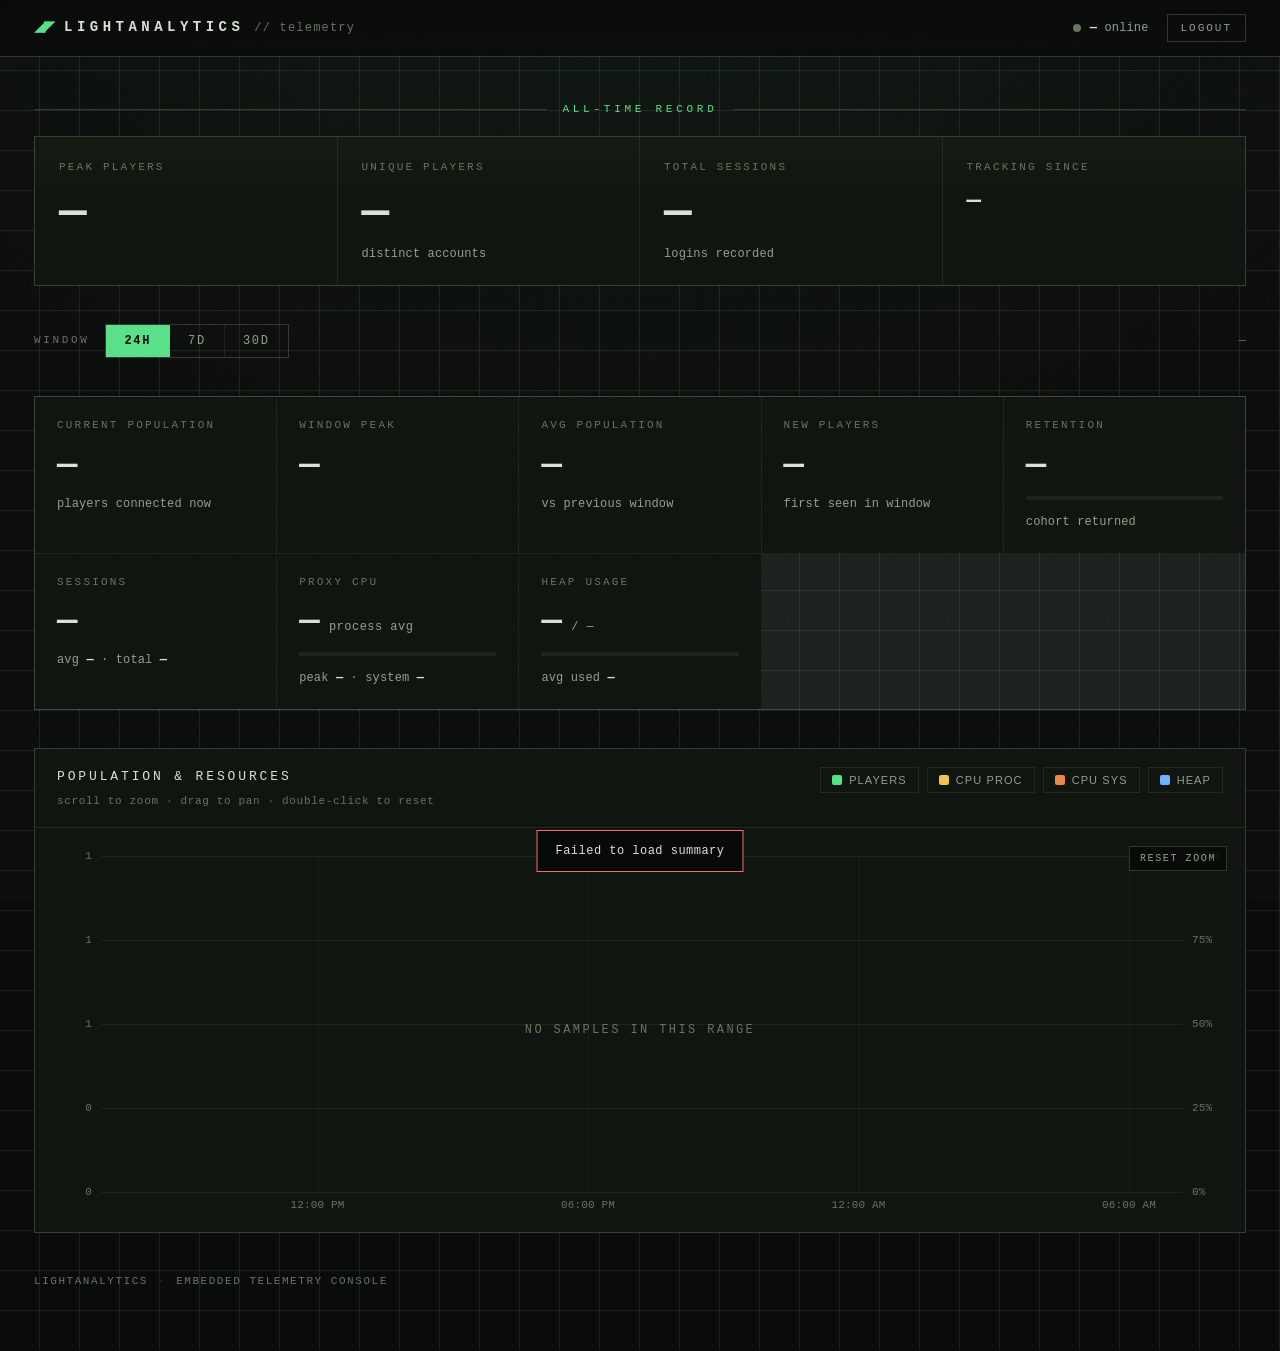
==== src/main/resources/web/index.html @ 19273202 "feat: web server" ====
<!DOCTYPE html>
<html lang="en">
<head>
    <meta charset="utf-8">
    <meta name="viewport" content="width=device-width, initial-scale=1">
    <title>LightAnalytics · Telemetry</title>
    <link rel="icon"
          href="data:image/svg+xml,%3Csvg xmlns='http://www.w3.org/2000/svg' viewBox='0 0 32 32'%3E%3Crect width='32' height='32' fill='%230b0d0c'/%3E%3Cpath d='M6 22 L13 12 L19 18 L26 8' fill='none' stroke='%235be08a' stroke-width='2.5' stroke-linecap='square'/%3E%3C/svg%3E">
    <link rel="stylesheet" href="styles.css">
</head>
<body>
<div class="grain" aria-hidden="true"></div>

<header class="topbar">
    <div class="brand">
        <span class="brand-mark" aria-hidden="true">◢◤</span>
        <span class="brand-name">LIGHTANALYTICS</span>
        <span class="brand-sub">// telemetry</span>
    </div>
    <div class="topbar-right">
        <div class="status" title="Players currently online">
            <span class="status-dot" id="statusDot"></span>
            <span class="status-text"><b id="statusCount">—</b> online</span>
        </div>
        <button class="btn-logout" id="logoutBtn" type="button">LOGOUT</button>
    </div>
</header>

<main class="wrap">

    <section class="alltime reveal" style="--d:0">
        <div class="alltime-head"><span class="rule"></span><span class="kicker">all-time record</span><span class="rule"></span></div>
        <div class="alltime-row">
            <div class="cell">
                <div class="cell-label">peak players</div>
                <div class="cell-value" id="atPeak">—</div>
                <div class="cell-sub" id="atPeakDate">&nbsp;</div>
            </div>
            <div class="cell">
                <div class="cell-label">unique players</div>
                <div class="cell-value" id="atUnique">—</div>
                <div class="cell-sub">distinct accounts</div>
            </div>
            <div class="cell">
                <div class="cell-label">total sessions</div>
                <div class="cell-value" id="atSessions">—</div>
                <div class="cell-sub">logins recorded</div>
            </div>
            <div class="cell">
                <div class="cell-label">tracking since</div>
                <div class="cell-value cell-value--sm" id="atFirst">—</div>
                <div class="cell-sub" id="atFirstAgo">&nbsp;</div>
            </div>
        </div>
    </section>

    <section class="controls reveal" style="--d:1">
        <div class="controls-label">window</div>
        <div class="segmented" id="windowToggle" role="tablist">
            <button class="seg is-active" data-window="24h" role="tab" type="button">24H</button>
            <button class="seg" data-window="7d" role="tab" type="button">7D</button>
            <button class="seg" data-window="30d" role="tab" type="button">30D</button>
        </div>
        <div class="controls-spacer"></div>
        <div class="controls-stamp" id="rangeStamp">—</div>
    </section>

    <section class="summary-grid">
        <article class="card reveal" style="--d:2">
            <div class="card-label">current population</div>
            <div class="card-value" id="sumCurrent">—</div>
            <div class="card-foot">players connected now</div>
        </article>

        <article class="card reveal" style="--d:3">
            <div class="card-label">window peak</div>
            <div class="card-value" id="sumPeak">—</div>
            <div class="card-foot" id="sumPeakDate">&nbsp;</div>
        </article>

        <article class="card reveal" style="--d:4">
            <div class="card-label">avg population</div>
            <div class="card-value-row">
                <span class="card-value" id="sumAvg">—</span>
                <span class="delta" id="sumAvgDelta">&nbsp;</span>
            </div>
            <div class="card-foot">vs previous window</div>
        </article>

        <article class="card reveal" style="--d:5">
            <div class="card-label">new players</div>
            <div class="card-value" id="sumNew">—</div>
            <div class="card-foot">first seen in window</div>
        </article>

        <article class="card reveal" style="--d:6">
            <div class="card-label">retention</div>
            <div class="card-value" id="sumRetention">—</div>
            <div class="bar"><span class="bar-fill" id="retentionBar"></span></div>
            <div class="card-foot" id="sumRetentionSub">cohort returned</div>
        </article>

        <article class="card reveal" style="--d:7">
            <div class="card-label">sessions</div>
            <div class="card-value" id="sumSessions">—</div>
            <div class="card-foot">
                avg <b id="sumSessionsAvg">—</b> · total <b id="sumSessionsTotal">—</b>
            </div>
        </article>

        <article class="card reveal" style="--d:8">
            <div class="card-label">proxy cpu</div>
            <div class="card-value-row">
                <span class="card-value" id="sumCpu">—</span>
                <span class="card-unit">process avg</span>
            </div>
            <div class="bar"><span class="bar-fill" id="cpuBar"></span></div>
            <div class="card-foot">
                peak <b id="sumCpuPeak">—</b> · system <b id="sumCpuSys">—</b>
            </div>
        </article>

        <article class="card reveal" style="--d:9">
            <div class="card-label">heap usage</div>
            <div class="card-value-row">
                <span class="card-value" id="sumHeap">—</span>
                <span class="card-unit" id="sumHeapMax">/ —</span>
            </div>
            <div class="bar"><span class="bar-fill" id="heapBar"></span></div>
            <div class="card-foot">avg used <b id="sumHeapAvg">—</b></div>
        </article>
    </section>

    <section class="chart-panel reveal" style="--d:10">
        <div class="chart-head">
            <div class="chart-title">
                <span class="chart-title-main">population &amp; resources</span>
                <span class="chart-title-sub" id="chartHint">scroll to zoom · drag to pan · double-click to reset</span>
            </div>
            <div class="chart-legend" id="chartLegend"></div>
        </div>
        <div class="chart-stage">
            <canvas id="chart"></canvas>
            <div class="chart-tooltip" id="chartTooltip" hidden></div>
            <div class="chart-empty" id="chartEmpty" hidden>no samples in this range</div>
            <button class="btn-reset" id="resetZoom" type="button" hidden>RESET ZOOM</button>
        </div>
    </section>

    <footer class="foot">
        <span>LightAnalytics</span><span class="foot-dot">·</span><span>embedded telemetry console</span>
    </footer>
</main>

<div class="toast" id="toast" hidden></div>

<script src="app.js"></script>
</body>
</html>
---- src/main/resources/web/styles.css ----
/* LightAnalytics telemetry console — dark instrument-panel aesthetic. */

:root {
    --bg: #0a0c0b;
    --bg-2: #0d100e;
    --panel: #11150f;
    --panel-2: #161b13;
    --line: rgba(150, 170, 145, 0.13);
    --line-strong: rgba(150, 170, 145, 0.28);
    --text: #d9e2d4;
    --text-dim: #93a08c;
    --muted: #69745f;

    --green: #5be08a;
    --amber: #f2c14e;
    --orange: #e8884b;
    --blue: #6fb3ff;
    --red: #ff6b6b;

    --mono: ui-monospace, "JetBrains Mono", "SFMono-Regular", "SF Mono",
        "Cascadia Code", "Roboto Mono", Menlo, Consolas, monospace;

    --pad: clamp(16px, 3vw, 34px);
}

* { box-sizing: border-box; }

html, body { margin: 0; }

body {
    font-family: var(--mono);
    background:
        radial-gradient(120% 80% at 50% -10%, rgba(91, 224, 138, 0.06), transparent 60%),
        repeating-linear-gradient(0deg, transparent 0 39px, var(--line) 39px 40px),
        repeating-linear-gradient(90deg, transparent 0 39px, var(--line) 39px 40px),
        var(--bg);
    color: var(--text);
    font-size: 14px;
    line-height: 1.5;
    -webkit-font-smoothing: antialiased;
    letter-spacing: 0.01em;
    min-height: 100vh;
}

/* Fine grain overlay for texture. */
.grain {
    position: fixed;
    inset: 0;
    pointer-events: none;
    z-index: 1;
    opacity: 0.035;
    background-image: url("data:image/svg+xml,%3Csvg xmlns='http://www.w3.org/2000/svg' width='160' height='160'%3E%3Cfilter id='n'%3E%3CfeTurbulence type='fractalNoise' baseFrequency='0.9' numOctaves='2'/%3E%3C/filter%3E%3Crect width='100%25' height='100%25' filter='url(%23n)'/%3E%3C/svg%3E");
}

b { color: var(--text); font-weight: 600; }

/* ---- Topbar ------------------------------------------------------------- */
.topbar {
    position: sticky;
    top: 0;
    z-index: 5;
    display: flex;
    align-items: center;
    justify-content: space-between;
    gap: 16px;
    padding: 14px var(--pad);
    border-bottom: 1px solid var(--line-strong);
    background: linear-gradient(180deg, rgba(10, 12, 11, 0.96), rgba(10, 12, 11, 0.82));
    backdrop-filter: blur(8px);
}

.brand { display: flex; align-items: baseline; gap: 10px; }

.brand-mark { color: var(--green); font-size: 15px; letter-spacing: -2px; }

.brand-name {
    font-weight: 600;
    letter-spacing: 0.32em;
    font-size: 14px;
}

.brand-sub { color: var(--muted); font-size: 12px; letter-spacing: 0.1em; }

.topbar-right { display: flex; align-items: center; gap: 18px; }

.status { display: flex; align-items: center; gap: 9px; color: var(--text-dim); font-size: 12px; }

.status-dot {
    width: 8px; height: 8px;
    border-radius: 50%;
    background: var(--muted);
    box-shadow: 0 0 0 0 rgba(91, 224, 138, 0.5);
}

.status-dot.is-live {
    background: var(--green);
    animation: pulse 2.4s ease-out infinite;
}

@keyframes pulse {
    0% { box-shadow: 0 0 0 0 rgba(91, 224, 138, 0.45); }
    70% { box-shadow: 0 0 0 7px rgba(91, 224, 138, 0); }
    100% { box-shadow: 0 0 0 0 rgba(91, 224, 138, 0); }
}

.status-text b { font-variant-numeric: tabular-nums; }

.btn-logout {
    font-family: var(--mono);
    font-size: 11px;
    letter-spacing: 0.18em;
    color: var(--text-dim);
    background: transparent;
    border: 1px solid var(--line-strong);
    padding: 7px 13px;
    cursor: pointer;
    transition: color 0.18s, border-color 0.18s, background 0.18s;
}

.btn-logout:hover { color: var(--red); border-color: var(--red); background: rgba(255, 107, 107, 0.06); }

/* ---- Layout ------------------------------------------------------------- */
.wrap {
    position: relative;
    z-index: 2;
    max-width: 1280px;
    margin: 0 auto;
    padding: clamp(22px, 4vw, 44px) var(--pad) 60px;
}

section { margin-bottom: clamp(22px, 3.4vw, 38px); }

/* ---- All-time ledger ---------------------------------------------------- */
.alltime-head { display: flex; align-items: center; gap: 16px; margin-bottom: 18px; }

.alltime-head .rule { flex: 1; height: 1px; background: var(--line-strong); }

.kicker {
    font-size: 11px;
    letter-spacing: 0.34em;
    text-transform: uppercase;
    color: var(--green);
}

.alltime-row {
    display: grid;
    grid-template-columns: repeat(4, 1fr);
    border: 1px solid var(--line-strong);
    background:
        linear-gradient(180deg, rgba(91, 224, 138, 0.03), transparent 40%),
        var(--panel);
}

.cell {
    padding: 22px 24px;
    border-right: 1px solid var(--line);
}

.cell:last-child { border-right: none; }

.cell-label {
    font-size: 11px;
    letter-spacing: 0.2em;
    text-transform: uppercase;
    color: var(--muted);
    margin-bottom: 14px;
}

.cell-value {
    font-size: clamp(30px, 4.4vw, 46px);
    font-weight: 600;
    line-height: 1;
    letter-spacing: -0.02em;
    font-variant-numeric: tabular-nums;
    color: var(--text);
}

.cell-value--sm { font-size: clamp(18px, 2.4vw, 24px); }

.cell-sub { margin-top: 10px; font-size: 12px; color: var(--text-dim); }

/* ---- Window controls ---------------------------------------------------- */
.controls { display: flex; align-items: center; gap: 16px; }

.controls-label {
    font-size: 11px; letter-spacing: 0.24em; text-transform: uppercase; color: var(--muted);
}

.segmented { display: inline-flex; border: 1px solid var(--line-strong); }

.seg {
    font-family: var(--mono);
    font-size: 12px;
    letter-spacing: 0.14em;
    color: var(--text-dim);
    background: transparent;
    border: none;
    border-right: 1px solid var(--line);
    padding: 9px 18px;
    cursor: pointer;
    transition: color 0.16s, background 0.16s;
}

.seg:last-child { border-right: none; }
.seg:hover { color: var(--text); background: rgba(150, 170, 145, 0.05); }

.seg.is-active {
    color: var(--bg);
    background: var(--green);
    font-weight: 600;
}

.controls-spacer { flex: 1; }

.controls-stamp { font-size: 12px; color: var(--muted); font-variant-numeric: tabular-nums; }

/* ---- Summary grid ------------------------------------------------------- */
.summary-grid {
    display: grid;
    grid-template-columns: repeat(auto-fit, minmax(228px, 1fr));
    gap: 1px;
    background: var(--line);
    border: 1px solid var(--line-strong);
}

.card {
    background: var(--panel);
    padding: 20px 22px 22px;
    position: relative;
    transition: background 0.18s;
}

.card::before {
    content: "";
    position: absolute;
    left: 0; top: 0; bottom: 0;
    width: 2px;
    background: transparent;
    transition: background 0.18s;
}

.card:hover { background: var(--panel-2); }
.card:hover::before { background: var(--green); }

.card-label {
    font-size: 11px;
    letter-spacing: 0.2em;
    text-transform: uppercase;
    color: var(--muted);
    margin-bottom: 14px;
}

.card-value {
    font-size: clamp(26px, 3vw, 34px);
    font-weight: 600;
    line-height: 1;
    letter-spacing: -0.02em;
    font-variant-numeric: tabular-nums;
}

.card-value-row { display: flex; align-items: baseline; gap: 10px; flex-wrap: wrap; }

.card-unit { font-size: 12px; color: var(--text-dim); letter-spacing: 0.04em; }

.card-foot { margin-top: 13px; font-size: 12px; color: var(--text-dim); }

.delta { font-size: 13px; font-weight: 600; font-variant-numeric: tabular-nums; }
.delta.up { color: var(--green); }
.delta.down { color: var(--red); }
.delta.flat { color: var(--muted); }

.bar {
    margin-top: 14px;
    height: 4px;
    background: rgba(150, 170, 145, 0.1);
    overflow: hidden;
}

.bar-fill {
    display: block;
    height: 100%;
    width: 0;
    background: var(--green);
    transition: width 0.6s cubic-bezier(0.22, 1, 0.36, 1), background 0.3s;
}

/* ---- Chart panel -------------------------------------------------------- */
.chart-panel { border: 1px solid var(--line-strong); background: var(--panel); }

.chart-head {
    display: flex;
    align-items: flex-start;
    justify-content: space-between;
    gap: 18px;
    flex-wrap: wrap;
    padding: 18px 22px;
    border-bottom: 1px solid var(--line);
}

.chart-title { display: flex; flex-direction: column; gap: 6px; }

.chart-title-main {
    font-size: 13px;
    letter-spacing: 0.22em;
    text-transform: uppercase;
    color: var(--text);
}

.chart-title-sub { font-size: 11px; color: var(--muted); letter-spacing: 0.06em; }

.chart-legend { display: flex; flex-wrap: wrap; gap: 8px; }

.legend-item {
    display: inline-flex;
    align-items: center;
    gap: 7px;
    font-size: 11px;
    letter-spacing: 0.1em;
    text-transform: uppercase;
    color: var(--text-dim);
    background: transparent;
    border: 1px solid var(--line);
    padding: 6px 11px;
    cursor: pointer;
    transition: color 0.16s, border-color 0.16s, opacity 0.16s;
}

.legend-item .swatch { width: 10px; height: 10px; border-radius: 2px; }
.legend-item.is-off { opacity: 0.4; }
.legend-item.is-off .swatch { background: var(--muted) !important; }
.legend-item:hover { border-color: var(--line-strong); color: var(--text); }

.chart-stage { position: relative; padding: 14px 14px 10px; }

#chart { display: block; width: 100%; height: 380px; touch-action: none; cursor: crosshair; }

.chart-tooltip {
    position: absolute;
    z-index: 4;
    pointer-events: none;
    min-width: 160px;
    padding: 10px 12px;
    background: rgba(8, 10, 9, 0.95);
    border: 1px solid var(--line-strong);
    font-size: 12px;
    transform: translate(-50%, calc(-100% - 14px));
    transition: opacity 0.1s;
}

.chart-tooltip .tt-time {
    color: var(--text);
    font-weight: 600;
    margin-bottom: 7px;
    letter-spacing: 0.02em;
}

.chart-tooltip .tt-row { display: flex; align-items: center; justify-content: space-between; gap: 14px; color: var(--text-dim); }
.chart-tooltip .tt-row .tt-key { display: inline-flex; align-items: center; gap: 7px; }
.chart-tooltip .tt-row .tt-dot { width: 8px; height: 8px; border-radius: 2px; }
.chart-tooltip .tt-row .tt-val { color: var(--text); font-variant-numeric: tabular-nums; }

.chart-empty {
    position: absolute;
    inset: 0;
    display: grid;
    place-items: center;
    font-size: 12px;
    letter-spacing: 0.2em;
    text-transform: uppercase;
    color: var(--muted);
}

.btn-reset {
    position: absolute;
    top: 18px; right: 18px;
    font-family: var(--mono);
    font-size: 10px;
    letter-spacing: 0.16em;
    color: var(--text-dim);
    background: rgba(8, 10, 9, 0.85);
    border: 1px solid var(--line-strong);
    padding: 6px 10px;
    cursor: pointer;
    transition: color 0.16s, border-color 0.16s;
}

.btn-reset:hover { color: var(--green); border-color: var(--green); }

/* ---- Footer ------------------------------------------------------------- */
.foot {
    display: flex; align-items: center; gap: 10px;
    margin-top: 40px;
    font-size: 11px;
    letter-spacing: 0.14em;
    text-transform: uppercase;
    color: var(--muted);
}

.foot-dot { color: var(--line-strong); }

/* ---- Toast -------------------------------------------------------------- */
.toast {
    position: fixed;
    z-index: 20;
    left: 50%;
    bottom: 28px;
    transform: translateX(-50%) translateY(12px);
    padding: 11px 18px;
    background: rgba(8, 10, 9, 0.96);
    border: 1px solid var(--red);
    color: var(--text);
    font-size: 12px;
    letter-spacing: 0.04em;
    opacity: 0;
    transition: opacity 0.2s, transform 0.2s;
}

.toast.show { opacity: 1; transform: translateX(-50%) translateY(0); }

/* ---- Reveal animation --------------------------------------------------- */
.reveal {
    opacity: 0;
    transform: translateY(14px);
    animation: rise 0.6s cubic-bezier(0.22, 1, 0.36, 1) forwards;
    animation-delay: calc(var(--d, 0) * 55ms);
}

@keyframes rise {
    to { opacity: 1; transform: translateY(0); }
}

@media (prefers-reduced-motion: reduce) {
    .reveal { animation: none; opacity: 1; transform: none; }
    .status-dot.is-live { animation: none; }
}

/* ---- Responsive --------------------------------------------------------- */
@media (max-width: 760px) {
    .alltime-row { grid-template-columns: repeat(2, 1fr); }
    .cell:nth-child(2) { border-right: none; }
    .cell:nth-child(1), .cell:nth-child(2) { border-bottom: 1px solid var(--line); }
    .brand-sub { display: none; }
}

@media (max-width: 460px) {
    .alltime-row { grid-template-columns: 1fr; }
    .cell { border-right: none; border-bottom: 1px solid var(--line); }
    .cell:last-child { border-bottom: none; }
}
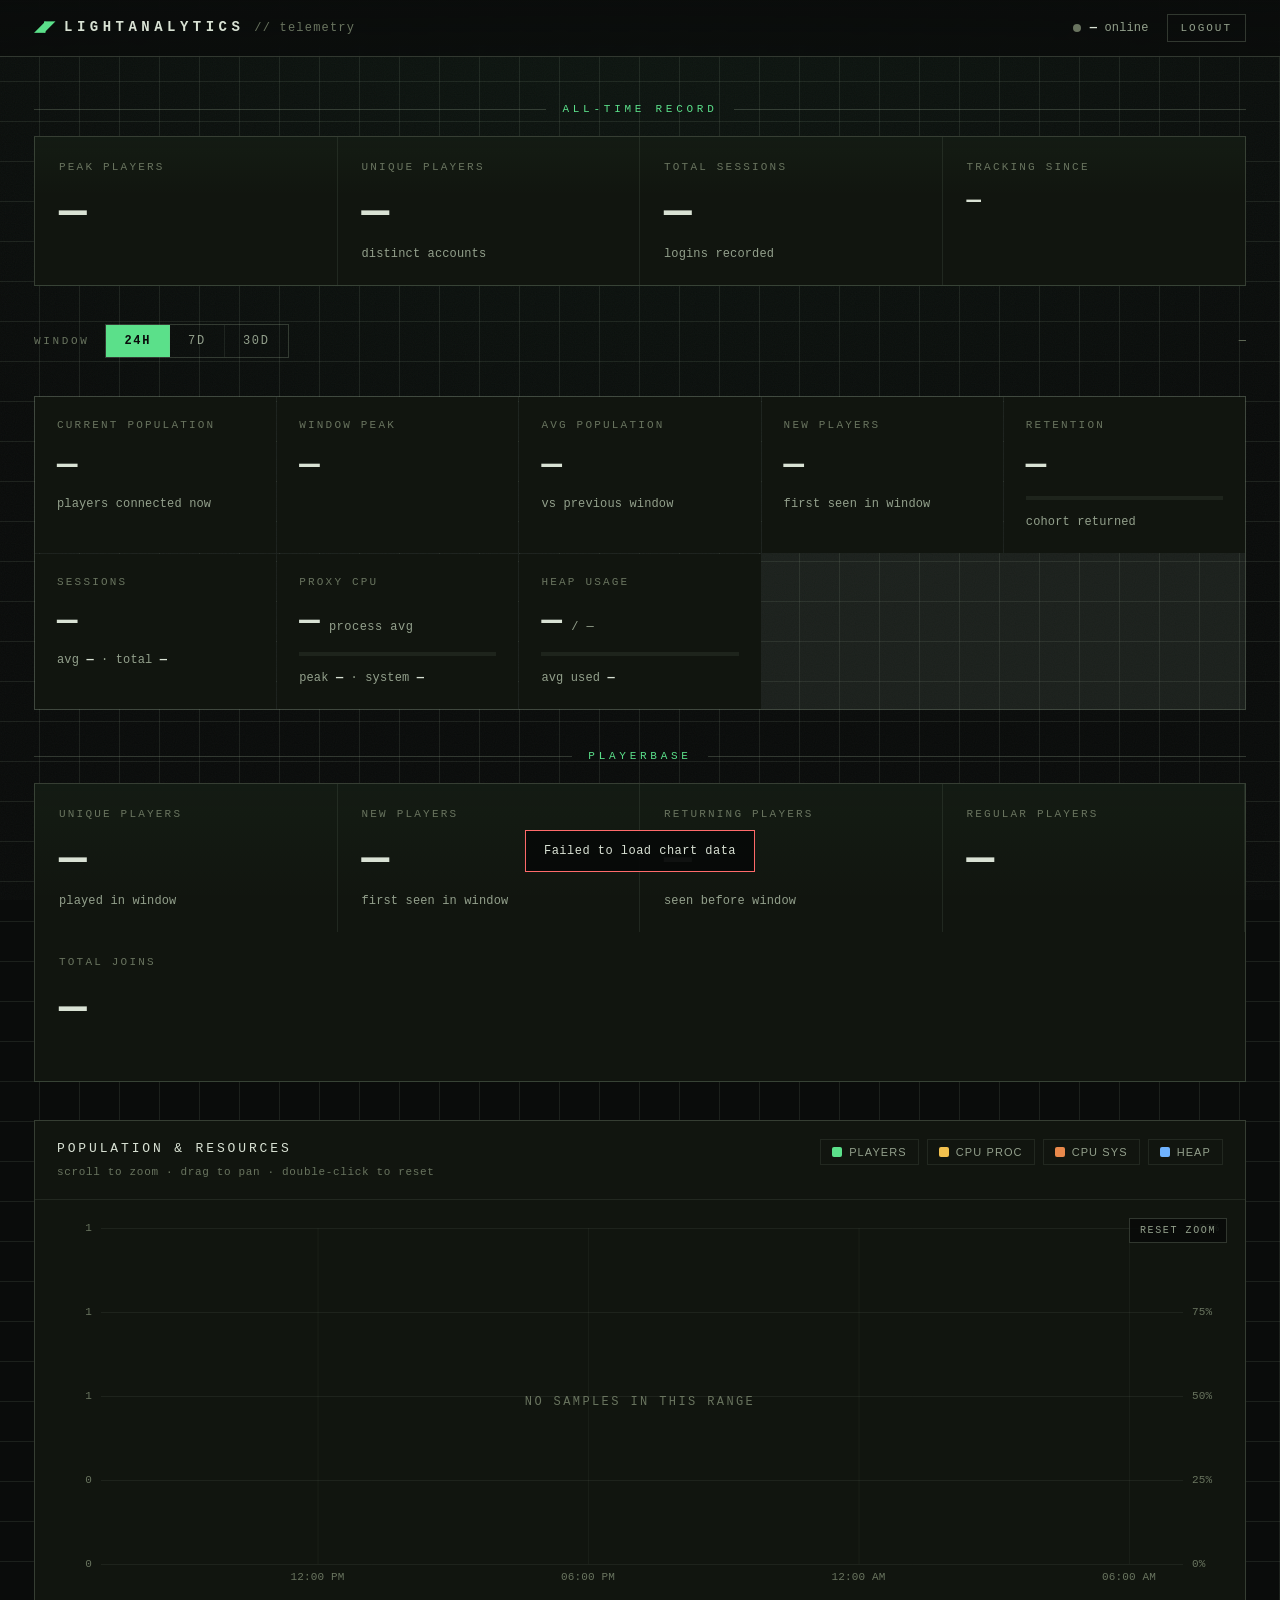
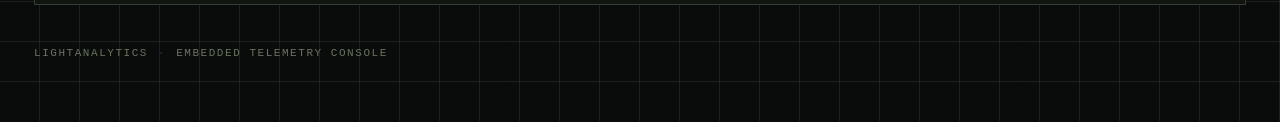
==== commit 269baa54: "feat: playerbase stats" ====
--- a/src/main/resources/web/index.html
+++ b/src/main/resources/web/index.html
@@ -131,7 +131,38 @@
         </article>
     </section>
 
-    <section class="chart-panel reveal" style="--d:10">
+    <section class="alltime playerbase reveal" style="--d:10">
+        <div class="alltime-head"><span class="rule"></span><span class="kicker">playerbase</span><span class="rule"></span></div>
+        <div class="alltime-row">
+            <div class="cell">
+                <div class="cell-label">unique players</div>
+                <div class="cell-value" id="pbUnique">—</div>
+                <div class="cell-sub">played in window</div>
+            </div>
+            <div class="cell">
+                <div class="cell-label">new players</div>
+                <div class="cell-value" id="pbNew">—</div>
+                <div class="cell-sub">first seen in window</div>
+            </div>
+            <div class="cell">
+                <div class="cell-label">returning players</div>
+                <div class="cell-value" id="pbReturning">—</div>
+                <div class="cell-sub">seen before window</div>
+            </div>
+            <div class="cell">
+                <div class="cell-label">regular players</div>
+                <div class="cell-value" id="pbRegular">—</div>
+                <div class="cell-sub" id="pbRegularSub">&nbsp;</div>
+            </div>
+            <div class="cell">
+                <div class="cell-label">total joins</div>
+                <div class="cell-value" id="pbJoins">—</div>
+                <div class="cell-sub" id="pbJoinsSub">&nbsp;</div>
+            </div>
+        </div>
+    </section>
+
+    <section class="chart-panel reveal" style="--d:11">
         <div class="chart-head">
             <div class="chart-title">
                 <span class="chart-title-main">population &amp; resources</span>
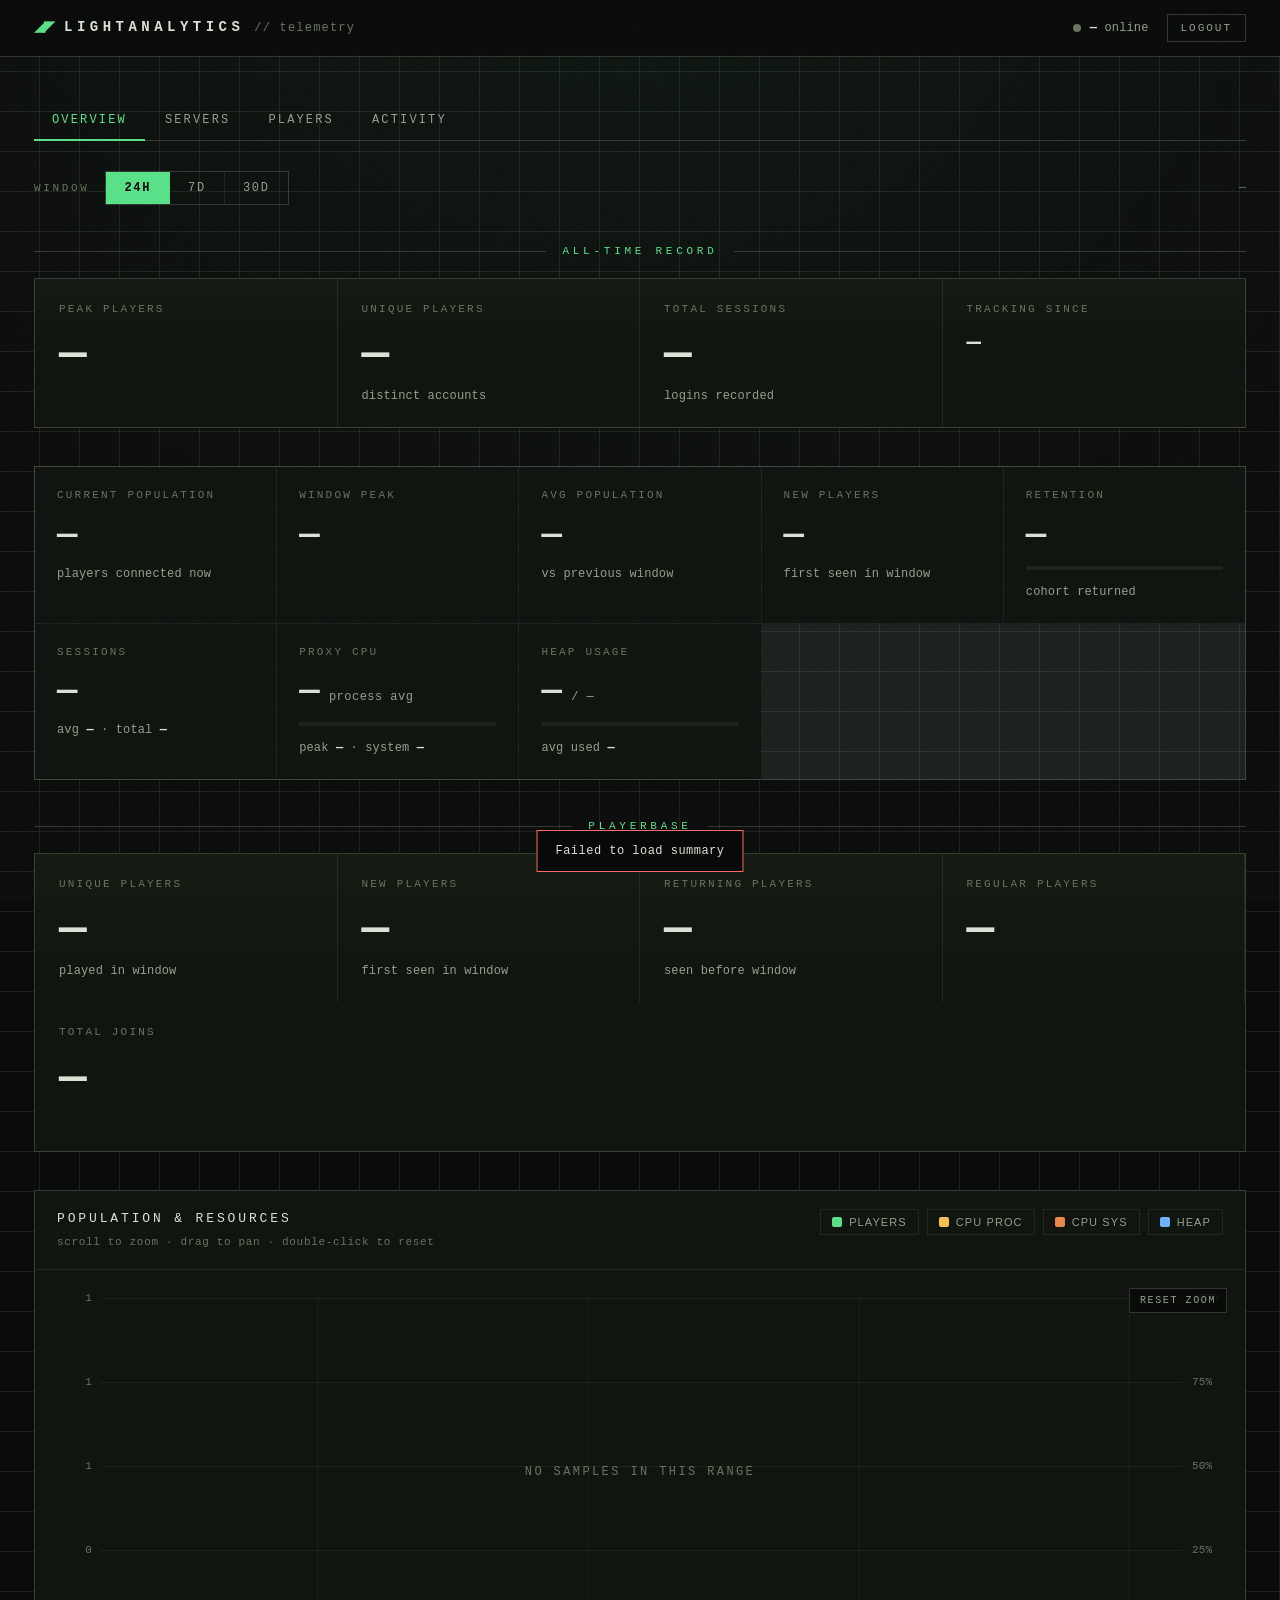
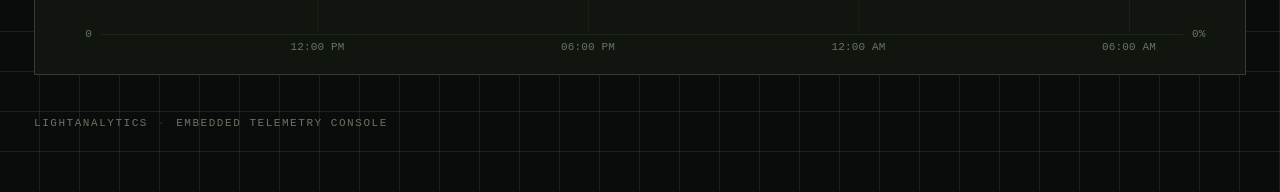
==== commit 14ef3d80: "feat: new categories (overview, servers, players, activity)" ====
--- a/src/main/resources/web/index.html
+++ b/src/main/resources/web/index.html
@@ -28,31 +28,12 @@
 
 <main class="wrap">
 
-    <section class="alltime reveal" style="--d:0">
-        <div class="alltime-head"><span class="rule"></span><span class="kicker">all-time record</span><span class="rule"></span></div>
-        <div class="alltime-row">
-            <div class="cell">
-                <div class="cell-label">peak players</div>
-                <div class="cell-value" id="atPeak">—</div>
-                <div class="cell-sub" id="atPeakDate">&nbsp;</div>
-            </div>
-            <div class="cell">
-                <div class="cell-label">unique players</div>
-                <div class="cell-value" id="atUnique">—</div>
-                <div class="cell-sub">distinct accounts</div>
-            </div>
-            <div class="cell">
-                <div class="cell-label">total sessions</div>
-                <div class="cell-value" id="atSessions">—</div>
-                <div class="cell-sub">logins recorded</div>
-            </div>
-            <div class="cell">
-                <div class="cell-label">tracking since</div>
-                <div class="cell-value cell-value--sm" id="atFirst">—</div>
-                <div class="cell-sub" id="atFirstAgo">&nbsp;</div>
-            </div>
-        </div>
-    </section>
+    <nav class="tabs reveal" id="tabs" role="tablist" style="--d:0">
+        <button class="tab is-active" data-tab="overview" role="tab" type="button">Overview</button>
+        <button class="tab" data-tab="servers" role="tab" type="button">Servers</button>
+        <button class="tab" data-tab="players" role="tab" type="button">Players</button>
+        <button class="tab" data-tab="activity" role="tab" type="button">Activity</button>
+    </nav>
 
     <section class="controls reveal" style="--d:1">
         <div class="controls-label">window</div>
@@ -65,118 +46,227 @@
         <div class="controls-stamp" id="rangeStamp">—</div>
     </section>
 
-    <section class="summary-grid">
-        <article class="card reveal" style="--d:2">
-            <div class="card-label">current population</div>
-            <div class="card-value" id="sumCurrent">—</div>
-            <div class="card-foot">players connected now</div>
-        </article>
-
-        <article class="card reveal" style="--d:3">
-            <div class="card-label">window peak</div>
-            <div class="card-value" id="sumPeak">—</div>
-            <div class="card-foot" id="sumPeakDate">&nbsp;</div>
-        </article>
-
-        <article class="card reveal" style="--d:4">
-            <div class="card-label">avg population</div>
-            <div class="card-value-row">
-                <span class="card-value" id="sumAvg">—</span>
-                <span class="delta" id="sumAvgDelta">&nbsp;</span>
-            </div>
-            <div class="card-foot">vs previous window</div>
-        </article>
-
-        <article class="card reveal" style="--d:5">
-            <div class="card-label">new players</div>
-            <div class="card-value" id="sumNew">—</div>
-            <div class="card-foot">first seen in window</div>
-        </article>
-
-        <article class="card reveal" style="--d:6">
-            <div class="card-label">retention</div>
-            <div class="card-value" id="sumRetention">—</div>
-            <div class="bar"><span class="bar-fill" id="retentionBar"></span></div>
-            <div class="card-foot" id="sumRetentionSub">cohort returned</div>
-        </article>
-
-        <article class="card reveal" style="--d:7">
-            <div class="card-label">sessions</div>
-            <div class="card-value" id="sumSessions">—</div>
-            <div class="card-foot">
-                avg <b id="sumSessionsAvg">—</b> · total <b id="sumSessionsTotal">—</b>
-            </div>
-        </article>
-
-        <article class="card reveal" style="--d:8">
-            <div class="card-label">proxy cpu</div>
-            <div class="card-value-row">
-                <span class="card-value" id="sumCpu">—</span>
-                <span class="card-unit">process avg</span>
-            </div>
-            <div class="bar"><span class="bar-fill" id="cpuBar"></span></div>
-            <div class="card-foot">
-                peak <b id="sumCpuPeak">—</b> · system <b id="sumCpuSys">—</b>
-            </div>
-        </article>
-
-        <article class="card reveal" style="--d:9">
-            <div class="card-label">heap usage</div>
-            <div class="card-value-row">
-                <span class="card-value" id="sumHeap">—</span>
-                <span class="card-unit" id="sumHeapMax">/ —</span>
-            </div>
-            <div class="bar"><span class="bar-fill" id="heapBar"></span></div>
-            <div class="card-foot">avg used <b id="sumHeapAvg">—</b></div>
-        </article>
-    </section>
-
-    <section class="alltime playerbase reveal" style="--d:10">
-        <div class="alltime-head"><span class="rule"></span><span class="kicker">playerbase</span><span class="rule"></span></div>
-        <div class="alltime-row">
-            <div class="cell">
-                <div class="cell-label">unique players</div>
-                <div class="cell-value" id="pbUnique">—</div>
-                <div class="cell-sub">played in window</div>
-            </div>
-            <div class="cell">
-                <div class="cell-label">new players</div>
-                <div class="cell-value" id="pbNew">—</div>
-                <div class="cell-sub">first seen in window</div>
-            </div>
-            <div class="cell">
-                <div class="cell-label">returning players</div>
-                <div class="cell-value" id="pbReturning">—</div>
-                <div class="cell-sub">seen before window</div>
-            </div>
-            <div class="cell">
-                <div class="cell-label">regular players</div>
-                <div class="cell-value" id="pbRegular">—</div>
-                <div class="cell-sub" id="pbRegularSub">&nbsp;</div>
-            </div>
-            <div class="cell">
-                <div class="cell-label">total joins</div>
-                <div class="cell-value" id="pbJoins">—</div>
-                <div class="cell-sub" id="pbJoinsSub">&nbsp;</div>
-            </div>
-        </div>
-    </section>
-
-    <section class="chart-panel reveal" style="--d:11">
-        <div class="chart-head">
-            <div class="chart-title">
-                <span class="chart-title-main">population &amp; resources</span>
-                <span class="chart-title-sub" id="chartHint">scroll to zoom · drag to pan · double-click to reset</span>
-            </div>
-            <div class="chart-legend" id="chartLegend"></div>
-        </div>
-        <div class="chart-stage">
-            <canvas id="chart"></canvas>
-            <div class="chart-tooltip" id="chartTooltip" hidden></div>
-            <div class="chart-empty" id="chartEmpty" hidden>no samples in this range</div>
-            <button class="btn-reset" id="resetZoom" type="button" hidden>RESET ZOOM</button>
-        </div>
-    </section>
+    <!-- ============================ OVERVIEW ============================ -->
+    <div class="tab-panel is-active" id="tab-overview">
+
+        <section class="alltime reveal" style="--d:2">
+            <div class="alltime-head"><span class="rule"></span><span class="kicker">all-time record</span><span class="rule"></span></div>
+            <div class="alltime-row">
+                <div class="cell">
+                    <div class="cell-label">peak players</div>
+                    <div class="cell-value" id="atPeak">—</div>
+                    <div class="cell-sub" id="atPeakDate">&nbsp;</div>
+                </div>
+                <div class="cell">
+                    <div class="cell-label">unique players</div>
+                    <div class="cell-value" id="atUnique">—</div>
+                    <div class="cell-sub">distinct accounts</div>
+                </div>
+                <div class="cell">
+                    <div class="cell-label">total sessions</div>
+                    <div class="cell-value" id="atSessions">—</div>
+                    <div class="cell-sub">logins recorded</div>
+                </div>
+                <div class="cell">
+                    <div class="cell-label">tracking since</div>
+                    <div class="cell-value cell-value--sm" id="atFirst">—</div>
+                    <div class="cell-sub" id="atFirstAgo">&nbsp;</div>
+                </div>
+            </div>
+        </section>
+
+        <section class="summary-grid">
+            <article class="card reveal" style="--d:3">
+                <div class="card-label">current population</div>
+                <div class="card-value" id="sumCurrent">—</div>
+                <div class="card-foot">players connected now</div>
+            </article>
+
+            <article class="card reveal" style="--d:4">
+                <div class="card-label">window peak</div>
+                <div class="card-value" id="sumPeak">—</div>
+                <div class="card-foot" id="sumPeakDate">&nbsp;</div>
+            </article>
+
+            <article class="card reveal" style="--d:5">
+                <div class="card-label">avg population</div>
+                <div class="card-value-row">
+                    <span class="card-value" id="sumAvg">—</span>
+                    <span class="delta" id="sumAvgDelta">&nbsp;</span>
+                </div>
+                <div class="card-foot">vs previous window</div>
+            </article>
+
+            <article class="card reveal" style="--d:6">
+                <div class="card-label">new players</div>
+                <div class="card-value" id="sumNew">—</div>
+                <div class="card-foot">first seen in window</div>
+            </article>
+
+            <article class="card reveal" style="--d:7">
+                <div class="card-label">retention</div>
+                <div class="card-value" id="sumRetention">—</div>
+                <div class="bar"><span class="bar-fill" id="retentionBar"></span></div>
+                <div class="card-foot" id="sumRetentionSub">cohort returned</div>
+            </article>
+
+            <article class="card reveal" style="--d:8">
+                <div class="card-label">sessions</div>
+                <div class="card-value" id="sumSessions">—</div>
+                <div class="card-foot">
+                    avg <b id="sumSessionsAvg">—</b> · total <b id="sumSessionsTotal">—</b>
+                </div>
+            </article>
+
+            <article class="card reveal" style="--d:9">
+                <div class="card-label">proxy cpu</div>
+                <div class="card-value-row">
+                    <span class="card-value" id="sumCpu">—</span>
+                    <span class="card-unit">process avg</span>
+                </div>
+                <div class="bar"><span class="bar-fill" id="cpuBar"></span></div>
+                <div class="card-foot">
+                    peak <b id="sumCpuPeak">—</b> · system <b id="sumCpuSys">—</b>
+                </div>
+            </article>
+
+            <article class="card reveal" style="--d:10">
+                <div class="card-label">heap usage</div>
+                <div class="card-value-row">
+                    <span class="card-value" id="sumHeap">—</span>
+                    <span class="card-unit" id="sumHeapMax">/ —</span>
+                </div>
+                <div class="bar"><span class="bar-fill" id="heapBar"></span></div>
+                <div class="card-foot">avg used <b id="sumHeapAvg">—</b></div>
+            </article>
+        </section>
+
+        <section class="alltime playerbase reveal" style="--d:11">
+            <div class="alltime-head"><span class="rule"></span><span class="kicker">playerbase</span><span class="rule"></span></div>
+            <div class="alltime-row">
+                <div class="cell">
+                    <div class="cell-label">unique players</div>
+                    <div class="cell-value" id="pbUnique">—</div>
+                    <div class="cell-sub">played in window</div>
+                </div>
+                <div class="cell">
+                    <div class="cell-label">new players</div>
+                    <div class="cell-value" id="pbNew">—</div>
+                    <div class="cell-sub">first seen in window</div>
+                </div>
+                <div class="cell">
+                    <div class="cell-label">returning players</div>
+                    <div class="cell-value" id="pbReturning">—</div>
+                    <div class="cell-sub">seen before window</div>
+                </div>
+                <div class="cell">
+                    <div class="cell-label">regular players</div>
+                    <div class="cell-value" id="pbRegular">—</div>
+                    <div class="cell-sub" id="pbRegularSub">&nbsp;</div>
+                </div>
+                <div class="cell">
+                    <div class="cell-label">total joins</div>
+                    <div class="cell-value" id="pbJoins">—</div>
+                    <div class="cell-sub" id="pbJoinsSub">&nbsp;</div>
+                </div>
+            </div>
+        </section>
+
+        <section class="chart-panel reveal" style="--d:12">
+            <div class="chart-head">
+                <div class="chart-title">
+                    <span class="chart-title-main">population &amp; resources</span>
+                    <span class="chart-title-sub" id="chartHint">scroll to zoom · drag to pan · double-click to reset</span>
+                </div>
+                <div class="chart-legend" id="chartLegend"></div>
+            </div>
+            <div class="chart-stage">
+                <canvas id="chart"></canvas>
+                <div class="chart-tooltip" id="chartTooltip" hidden></div>
+                <div class="chart-empty" id="chartEmpty" hidden>no samples in this range</div>
+                <button class="btn-reset" id="resetZoom" type="button" hidden>RESET ZOOM</button>
+            </div>
+        </section>
+    </div>
+
+    <!-- ============================ SERVERS ============================ -->
+    <div class="tab-panel" id="tab-servers" hidden>
+        <section class="panel-block">
+            <div class="alltime-head"><span class="rule"></span><span class="kicker">connected now</span><span class="rule"></span></div>
+            <div class="rows" id="serverPresence"><div class="rows-empty">no players connected</div></div>
+        </section>
+        <section class="panel-block">
+            <div class="alltime-head"><span class="rule"></span><span class="kicker">backend activity · this window</span><span class="rule"></span></div>
+            <div class="rows" id="serverActivity"><div class="rows-empty">no sessions in this window</div></div>
+        </section>
+    </div>
+
+    <!-- ============================ PLAYERS ============================ -->
+    <div class="tab-panel" id="tab-players" hidden>
+        <section class="alltime">
+            <div class="alltime-head"><span class="rule"></span><span class="kicker">engagement</span><span class="rule"></span></div>
+            <div class="alltime-row alltime-row--4">
+                <div class="cell">
+                    <div class="cell-label">daily active</div>
+                    <div class="cell-value" id="stDau">—</div>
+                    <div class="cell-sub">last 24h</div>
+                </div>
+                <div class="cell">
+                    <div class="cell-label">weekly active</div>
+                    <div class="cell-value" id="stWau">—</div>
+                    <div class="cell-sub">last 7d</div>
+                </div>
+                <div class="cell">
+                    <div class="cell-label">monthly active</div>
+                    <div class="cell-value" id="stMau">—</div>
+                    <div class="cell-sub">last 30d</div>
+                </div>
+                <div class="cell">
+                    <div class="cell-label">stickiness</div>
+                    <div class="cell-value" id="stRatio">—</div>
+                    <div class="cell-sub">DAU / MAU</div>
+                </div>
+            </div>
+        </section>
+
+        <section class="panel-block">
+            <div class="alltime-head"><span class="rule"></span><span class="kicker">new-player retention · this window's cohort</span><span class="rule"></span></div>
+            <div class="curve" id="retentionCurve">
+                <div class="rows-empty">no new players in this window</div>
+            </div>
+        </section>
+
+        <section class="panel-block">
+            <div class="alltime-head"><span class="rule"></span><span class="kicker">playtime leaderboard · this window</span><span class="rule"></span></div>
+            <div class="board-wrap">
+                <table class="board" id="leaderboard">
+                    <thead>
+                        <tr><th class="board-rank">#</th><th>player</th><th class="board-num">sessions</th><th class="board-num">playtime</th></tr>
+                    </thead>
+                    <tbody id="leaderboardBody">
+                        <tr><td colspan="4" class="rows-empty">no sessions in this window</td></tr>
+                    </tbody>
+                </table>
+            </div>
+        </section>
+    </div>
+
+    <!-- ============================ ACTIVITY ============================ -->
+    <div class="tab-panel" id="tab-activity" hidden>
+        <section class="panel-block">
+            <div class="alltime-head"><span class="rule"></span><span class="kicker">logins by hour · UTC</span><span class="rule"></span></div>
+            <div class="heatmap" id="heatmap"></div>
+            <div class="heatmap-foot">
+                <span>fewer</span>
+                <span class="heatmap-scale" aria-hidden="true"></span>
+                <span>more</span>
+            </div>
+        </section>
+        <section class="panel-block">
+            <div class="alltime-head"><span class="rule"></span><span class="kicker">session-length distribution · this window</span><span class="rule"></span></div>
+            <div class="histogram" id="histogram"><div class="rows-empty">no sessions in this window</div></div>
+        </section>
+    </div>
 
     <footer class="foot">
         <span>LightAnalytics</span><span class="foot-dot">·</span><span>embedded telemetry console</span>
--- a/src/main/resources/web/styles.css
+++ b/src/main/resources/web/styles.css
@@ -179,6 +179,35 @@
 
 .cell-sub { margin-top: 10px; font-size: 12px; color: var(--text-dim); }
 
+/* ---- Tabs --------------------------------------------------------------- */
+.tabs {
+    display: flex;
+    flex-wrap: wrap;
+    gap: 2px;
+    border-bottom: 1px solid var(--line-strong);
+    margin-bottom: clamp(20px, 3vw, 30px);
+}
+
+.tab {
+    font-family: var(--mono);
+    font-size: 12px;
+    letter-spacing: 0.18em;
+    text-transform: uppercase;
+    color: var(--text-dim);
+    background: transparent;
+    border: none;
+    border-bottom: 2px solid transparent;
+    padding: 12px 18px;
+    margin-bottom: -1px;
+    cursor: pointer;
+    transition: color 0.16s, border-color 0.16s;
+}
+
+.tab:hover { color: var(--text); }
+.tab.is-active { color: var(--green); border-bottom-color: var(--green); }
+
+.tab-panel[hidden] { display: none; }
+
 /* ---- Window controls ---------------------------------------------------- */
 .controls { display: flex; align-items: center; gap: 16px; }
 
@@ -368,7 +397,15 @@
     letter-spacing: 0.2em;
     text-transform: uppercase;
     color: var(--muted);
-}
+    /* Never intercept wheel/pointer events — the canvas underneath owns
+       scroll-to-zoom, drag-to-pan, and hover. */
+    pointer-events: none;
+}
+
+/* An author `display` declaration overrides the [hidden] UA rule, so the
+   `hidden` attribute would otherwise be ignored and this overlay would cover
+   the canvas permanently. Restore the attribute's effect explicitly. */
+.chart-empty[hidden] { display: none; }
 
 .btn-reset {
     position: absolute;
@@ -434,12 +471,166 @@
     .status-dot.is-live { animation: none; }
 }
 
+/* ---- Bar rows (servers) ------------------------------------------------- */
+.rows { border: 1px solid var(--line-strong); background: var(--panel); }
+
+.row {
+    position: relative;
+    display: grid;
+    grid-template-columns: 1fr auto;
+    align-items: center;
+    gap: 14px;
+    padding: 14px 18px;
+    border-bottom: 1px solid var(--line);
+    overflow: hidden;
+}
+
+.row:last-child { border-bottom: none; }
+
+.row-bar {
+    position: absolute;
+    left: 0; top: 0; bottom: 0;
+    width: 0;
+    background: rgba(91, 224, 138, 0.08);
+    border-right: 1px solid rgba(91, 224, 138, 0.3);
+    transition: width 0.6s cubic-bezier(0.22, 1, 0.36, 1);
+}
+
+.row-name {
+    position: relative;
+    display: flex;
+    align-items: baseline;
+    gap: 10px;
+    color: var(--text);
+    font-weight: 600;
+    letter-spacing: 0.02em;
+}
+
+.row-name .row-meta { color: var(--text-dim); font-weight: 400; font-size: 12px; letter-spacing: 0; }
+
+.row-val { position: relative; text-align: right; color: var(--text); font-variant-numeric: tabular-nums; }
+.row-val .row-val-sub { display: block; color: var(--muted); font-size: 11px; letter-spacing: 0; }
+
+.rows-empty { padding: 22px 18px; color: var(--muted); font-size: 12px; letter-spacing: 0.08em; text-align: center; }
+
+/* ---- Retention curve (players) ------------------------------------------ */
+.curve {
+    display: grid;
+    grid-template-columns: repeat(4, 1fr);
+    gap: 1px;
+    background: var(--line);
+    border: 1px solid var(--line-strong);
+}
+
+.curve .rows-empty { grid-column: 1 / -1; background: var(--panel); }
+
+.curve-cell { background: var(--panel); padding: 18px 20px 20px; }
+
+.curve-label {
+    font-size: 11px; letter-spacing: 0.2em; text-transform: uppercase;
+    color: var(--muted); margin-bottom: 12px;
+}
+
+.curve-val { font-size: clamp(24px, 3vw, 32px); font-weight: 600; line-height: 1; font-variant-numeric: tabular-nums; }
+
+.curve-bar { margin-top: 14px; height: 4px; background: rgba(150, 170, 145, 0.1); overflow: hidden; }
+.curve-bar > span {
+    display: block; height: 100%; width: 0; background: var(--green);
+    transition: width 0.6s cubic-bezier(0.22, 1, 0.36, 1), background 0.3s;
+}
+
+.curve-sub { margin-top: 10px; font-size: 12px; color: var(--text-dim); }
+
+/* ---- Leaderboard (players) ---------------------------------------------- */
+.board-wrap { border: 1px solid var(--line-strong); background: var(--panel); overflow-x: auto; }
+.board { width: 100%; border-collapse: collapse; font-variant-numeric: tabular-nums; }
+
+.board th {
+    text-align: left;
+    font-size: 11px; letter-spacing: 0.18em; text-transform: uppercase;
+    color: var(--muted); font-weight: 400;
+    padding: 13px 18px;
+    border-bottom: 1px solid var(--line-strong);
+}
+
+.board td { padding: 12px 18px; border-bottom: 1px solid var(--line); color: var(--text); }
+.board tbody tr:last-child td { border-bottom: none; }
+.board tbody tr:hover td { background: var(--panel-2); }
+
+.board th.board-num, .board td.board-num, .board th.board-rank, .board td.board-rank { text-align: right; }
+.board-rank { width: 42px; }
+.board td.board-rank { color: var(--green); font-weight: 600; }
+.board-name { font-weight: 600; }
+
+/* ---- Activity heatmap --------------------------------------------------- */
+.heatmap { display: grid; grid-template-columns: auto repeat(24, 1fr); gap: 3px; align-items: center; }
+
+.hm-corner { }
+.hm-hour {
+    font-size: 10px; color: var(--muted); text-align: center;
+    font-variant-numeric: tabular-nums;
+}
+
+.hm-day {
+    font-size: 11px; color: var(--muted); letter-spacing: 0.1em; text-transform: uppercase;
+    padding-right: 10px; text-align: right; white-space: nowrap;
+}
+
+.hm-cell {
+    aspect-ratio: 1 / 1;
+    min-width: 0;
+    background: var(--panel-2);
+    border: 1px solid var(--line);
+}
+
+.heatmap-foot {
+    display: flex; align-items: center; gap: 10px;
+    margin-top: 16px;
+    font-size: 11px; letter-spacing: 0.1em; text-transform: uppercase; color: var(--muted);
+}
+
+.heatmap-scale {
+    width: 120px; height: 10px;
+    background: linear-gradient(90deg, var(--panel-2), var(--green));
+    border: 1px solid var(--line);
+}
+
+/* ---- Session-length histogram ------------------------------------------- */
+.histogram {
+    display: flex;
+    align-items: stretch;
+    gap: 10px;
+    height: 240px;
+    border: 1px solid var(--line-strong);
+    background: var(--panel);
+    padding: 18px 18px 0;
+}
+
+.histogram .rows-empty { margin: auto; }
+
+.histo-col { flex: 1; display: flex; flex-direction: column; min-width: 0; }
+.histo-count { height: 18px; text-align: center; font-size: 12px; color: var(--text); font-variant-numeric: tabular-nums; }
+.histo-track { flex: 1; display: flex; align-items: flex-end; }
+
+.histo-bar {
+    width: 100%; max-width: 56px; margin: 0 auto;
+    min-height: 2px;
+    background: linear-gradient(180deg, var(--green), rgba(91, 224, 138, 0.3));
+    transition: height 0.5s cubic-bezier(0.22, 1, 0.36, 1);
+}
+
+.histo-label { padding: 10px 0 14px; text-align: center; font-size: 11px; color: var(--muted); white-space: nowrap; }
+
 /* ---- Responsive --------------------------------------------------------- */
 @media (max-width: 760px) {
     .alltime-row { grid-template-columns: repeat(2, 1fr); }
     .cell:nth-child(2) { border-right: none; }
     .cell:nth-child(1), .cell:nth-child(2) { border-bottom: 1px solid var(--line); }
     .brand-sub { display: none; }
+    .curve { grid-template-columns: repeat(2, 1fr); }
+    .hm-day { font-size: 10px; letter-spacing: 0; padding-right: 6px; }
+    .hm-hour { display: none; }
+    .histo-label { font-size: 10px; letter-spacing: -0.02em; }
 }
 
 @media (max-width: 460px) {
